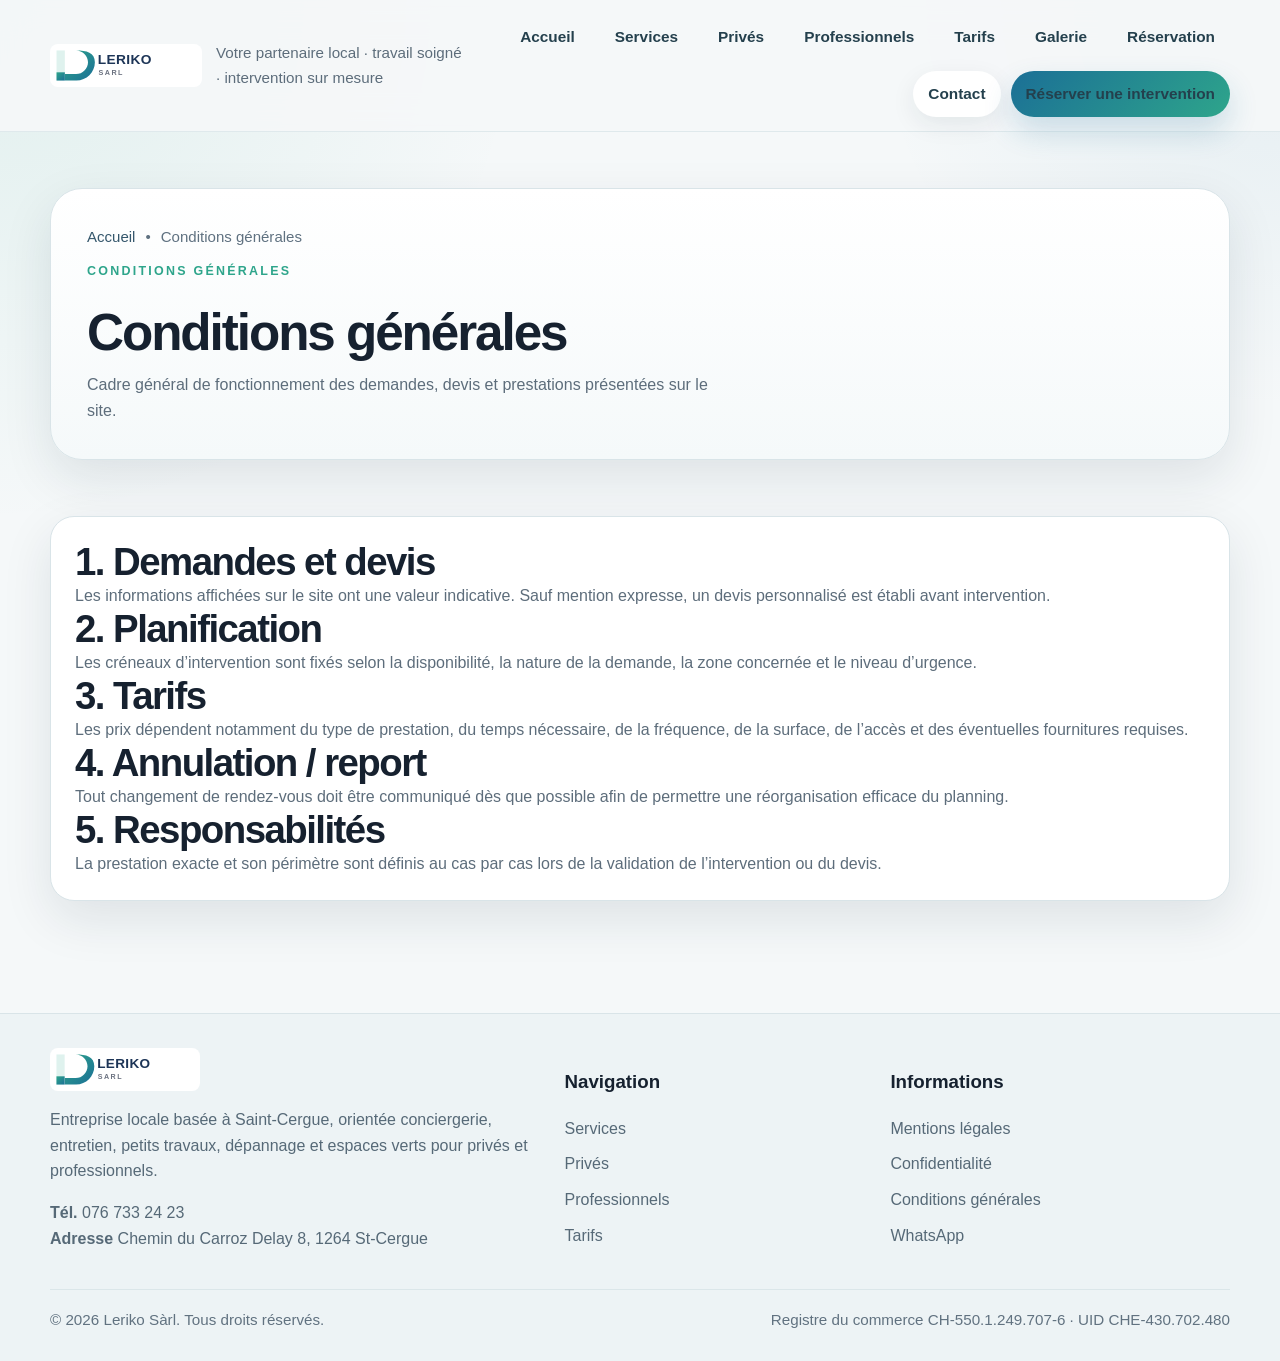
==== conditions-generales/index.html @ 44143c0d "Fix repo structure for Vercel" ====
<!DOCTYPE html>
<html lang="fr">
<head>
  <meta charset="utf-8" />
  <meta name="viewport" content="width=device-width, initial-scale=1" />
  <title>Conditions générales | Leriko Sàrl</title>
  <meta name="description" content="Conditions générales des prestations proposées par Leriko Sàrl." />
  <meta name="theme-color" content="#1b6f96" />
  <meta name="format-detection" content="telephone=no" />
  <link rel="icon" href="/assets/images/favicon.svg" type="image/svg+xml" />
  <link rel="preload" href="/assets/images/logo-leriko.svg" as="image" type="image/svg+xml" />
  <link rel="stylesheet" href="/assets/css/styles.css" />
  
  <script type="application/ld+json">{"@context": "https://schema.org", "@type": "LocalBusiness", "name": "Leriko Sàrl", "telephone": "076 733 24 23", "address": {"@type": "PostalAddress", "streetAddress": "Chemin du Carroz Delay 8", "postalCode": "1264", "addressLocality": "St-Cergue", "addressCountry": "CH"}, "areaServed": "Saint-Cergue et alentours", "description": "Conciergerie, entretien, nettoyage, petits travaux, dépannage rapide et espaces verts pour privés et professionnels."}</script>
</head>
<body>
  <a class="skip-link" href="#contenu">Aller au contenu</a>
  <header class="site-header">
    <div class="container header-inner">
      <a class="brand" href="/">
        <img src="/assets/images/logo-leriko.svg" alt="Logo Leriko Sàrl" />
        <div class="brand-text">Votre partenaire local · travail soigné · intervention sur mesure</div>
      </a>
      <button class="menu-toggle" type="button" aria-label="Ouvrir le menu" aria-expanded="false" data-menu-toggle>☰</button>
      <nav class="nav" aria-label="Navigation principale" data-nav>
        <a href="/">Accueil</a>
<a href="/services/">Services</a>
<a href="/particuliers/">Privés</a>
<a href="/professionnels/">Professionnels</a>
<a href="/tarifs/">Tarifs</a>
<a href="/galerie/">Galerie</a>
<a href="/reservation/">Réservation</a>
<a href="/contact/" aria-current="page">Contact</a>
<a class="nav-cta" href="/reservation/">Réserver une intervention</a>
      </nav>
    </div>
  </header>
  <main id="contenu">

<section class="subhero">
  <div class="container">
    <div class="subhero-panel">
      <div class="breadcrumbs"><a href="/">Accueil</a> <span>•</span> <span>Conditions générales</span></div>
      <span class="eyebrow">Conditions générales</span>
      <h1>Conditions générales</h1>
      <p>Cadre général de fonctionnement des demandes, devis et prestations présentées sur le site.</p>
    </div>
  </div>
</section>

<section class="section">
  <div class="container">
    <div class="panel">
      <h2 style="margin-top:0">1. Demandes et devis</h2>
      <p>Les informations affichées sur le site ont une valeur indicative. Sauf mention expresse, un devis personnalisé est établi avant intervention.</p>
      <h2>2. Planification</h2>
      <p>Les créneaux d’intervention sont fixés selon la disponibilité, la nature de la demande, la zone concernée et le niveau d’urgence.</p>
      <h2>3. Tarifs</h2>
      <p>Les prix dépendent notamment du type de prestation, du temps nécessaire, de la fréquence, de la surface, de l’accès et des éventuelles fournitures requises.</p>
      <h2>4. Annulation / report</h2>
      <p>Tout changement de rendez-vous doit être communiqué dès que possible afin de permettre une réorganisation efficace du planning.</p>
      <h2>5. Responsabilités</h2>
      <p>La prestation exacte et son périmètre sont définis au cas par cas lors de la validation de l’intervention ou du devis.</p>
    </div>
  </div>
</section>
</main>
  
<footer class="site-footer">
  <div class="container">
    <div class="footer-grid">
      <div class="footer-brand">
        <img src="/assets/images/logo-leriko.svg" alt="Leriko Sàrl" />
        <p>Entreprise locale basée à Saint-Cergue, orientée conciergerie, entretien, petits travaux, dépannage et espaces verts pour privés et professionnels.</p>
        <p class="footer-meta"><strong>Tél.</strong> <a href="tel:+41767332423">076 733 24 23</a><br><strong>Adresse</strong> <a href="https://www.google.com/maps/search/?api=1&query=Chemin+du+Carroz+Delay+8%2C+1264+St-Cergue" target="_blank" rel="noopener noreferrer">Chemin du Carroz Delay 8, 1264 St-Cergue</a></p>
      </div>
      <div>
        <h3>Navigation</h3>
        <div class="footer-list"><a href="/services/">Services</a><a href="/particuliers/">Privés</a><a href="/professionnels/">Professionnels</a><a href="/tarifs/">Tarifs</a></div>
      </div>
      <div>
        <h3>Informations</h3>
        <div class="footer-list"><a href="/mentions-legales/">Mentions légales</a><a href="/politique-confidentialite/">Confidentialité</a><a href="/conditions-generales/">Conditions générales</a><a href="https://wa.me/41767332423" target="_blank" rel="noopener noreferrer">WhatsApp</a></div>
      </div>
    </div>
    <div class="footer-bottom">
      <div>© <span data-year></span> Leriko Sàrl. Tous droits réservés.</div>
      <div>Registre du commerce CH-550.1.249.707-6 · UID CHE-430.702.480</div>
    </div>
  </div>
</footer>
  <script src="/assets/js/main.js"></script>
  <script src="/assets/js/forms.js"></script>
</body>
</html>
---- assets/css/styles.css ----
:root{
  --bg:#f5f8f9;
  --surface:#ffffff;
  --surface-soft:#f1f7f8;
  --ink:#16212f;
  --muted:#5d6d7b;
  --line:#d9e4e8;
  --primary:#1b6f96;
  --primary-2:#2ea58b;
  --accent:#f59e0b;
  --shadow:0 18px 50px rgba(18, 42, 56, 0.10);
  --radius:24px;
  --radius-sm:16px;
  --container:1180px;
}

*{box-sizing:border-box}
html{scroll-behavior:smooth}
body{
  margin:0;
  font-family:Inter,Arial,Helvetica,sans-serif;
  color:var(--ink);
  background:
    radial-gradient(circle at top left, rgba(46,165,139,0.10), transparent 28%),
    radial-gradient(circle at top right, rgba(27,111,150,0.08), transparent 22%),
    var(--bg);
  line-height:1.6;
}
img{max-width:100%;display:block}
a{color:inherit;text-decoration:none}
button,input,select,textarea{font:inherit}
code{background:#eef3f6;padding:2px 6px;border-radius:8px;font-family:ui-monospace,SFMono-Regular,Menlo,Consolas,monospace;font-size:.92em}

.container{width:min(100% - 32px,var(--container));margin-inline:auto}
.skip-link{
  position:absolute;left:-9999px;top:auto;width:1px;height:1px;overflow:hidden
}
.skip-link:focus{
  left:16px;top:16px;width:auto;height:auto;padding:12px 16px;background:#fff;border-radius:12px;z-index:999
}
.site-header{
  position:sticky;top:0;z-index:50;
  backdrop-filter:blur(16px);
  background:rgba(245,248,249,0.9);
  border-bottom:1px solid rgba(217,228,232,0.75);
}
.header-inner{
  display:flex;align-items:center;justify-content:space-between;gap:16px;
  padding:14px 0;
}
.brand{display:flex;align-items:center;gap:14px;min-width:0}
.brand img{width:152px;height:auto}
.brand-text{font-size:0.95rem;color:var(--muted)}
.nav{
  display:flex;align-items:center;gap:10px;flex-wrap:wrap;justify-content:flex-end
}
.nav a{
  padding:11px 15px;border-radius:999px;color:#24404d;font-weight:600;font-size:0.96rem;
}
.nav a:hover,.nav a[aria-current="page"]{
  background:#fff;box-shadow:0 8px 24px rgba(15,35,45,0.08);
}
.nav-cta{
  display:inline-flex;align-items:center;gap:10px;
  padding:12px 18px;border-radius:999px;
  background:linear-gradient(135deg,var(--primary),var(--primary-2));
  color:#fff;font-weight:700;
  box-shadow:0 14px 30px rgba(27,111,150,0.20);
}
.menu-toggle{display:none}

.hero{padding:72px 0 52px}
.hero-grid{
  display:grid;grid-template-columns:1.1fr .9fr;gap:34px;align-items:center
}
.badge{
  display:inline-flex;align-items:center;gap:10px;
  padding:10px 14px;border-radius:999px;
  background:#e8f6f2;color:#166757;font-size:0.93rem;font-weight:700;
  border:1px solid rgba(46,165,139,0.15)
}
.hero h1{
  margin:18px 0 18px;
  font-size:clamp(2.3rem,4vw,4.2rem);
  line-height:1.04;letter-spacing:-0.04em
}
.hero p{
  margin:0 0 24px;color:#425667;font-size:1.08rem;max-width:62ch
}
.hero-actions{
  display:flex;gap:14px;flex-wrap:wrap;margin:0 0 24px
}
.button,.button-secondary,.button-ghost{
  display:inline-flex;align-items:center;justify-content:center;gap:10px;
  padding:14px 20px;border-radius:999px;font-weight:700;border:none;cursor:pointer;
  transition:transform .2s ease, box-shadow .2s ease, background .2s ease
}
.button{
  background:linear-gradient(135deg,var(--primary),var(--primary-2));color:#fff;
  box-shadow:0 16px 30px rgba(27,111,150,0.18)
}
.button-secondary{
  background:#fff;color:var(--ink);border:1px solid var(--line)
}
.button-ghost{
  background:rgba(255,255,255,0.75);color:var(--ink);border:1px dashed var(--line)
}
.button:hover,.button-secondary:hover,.button-ghost:hover,.nav-cta:hover{
  transform:translateY(-1px)
}
.trust-grid{
  display:grid;grid-template-columns:repeat(4,1fr);gap:14px;margin-top:12px
}
.trust-item,.stat-card,.service-card,.panel,.pricing-card,.gallery-card,.partner-card,.step-card,.faq-card,.info-card,.cta-banner,.contact-card{
  background:var(--surface);
  border:1px solid var(--line);
  border-radius:var(--radius);
  box-shadow:var(--shadow);
}
.trust-item{
  padding:18px 18px 16px
}
.trust-label{font-weight:700;margin-bottom:4px}
.trust-text{color:var(--muted);font-size:0.95rem}
.hero-visual{
  position:relative;background:linear-gradient(180deg,#f7fbfc,#edf6f8);
  padding:16px;border-radius:34px;border:1px solid var(--line);
  box-shadow:var(--shadow)
}
.hero-visual::after{
  content:"";position:absolute;inset:auto 24px 18px 24px;height:14px;border-radius:999px;
  background:rgba(27,111,150,0.08);filter:blur(12px)
}
.hero-visual img{border-radius:26px}
.hero-card{
  position:absolute;right:-12px;bottom:28px;
  max-width:240px;padding:18px;background:#fff;border-radius:22px;border:1px solid var(--line);box-shadow:var(--shadow)
}
.hero-card strong{display:block;margin-bottom:4px}
.hero-card p{margin:0;color:var(--muted);font-size:0.93rem}

.section{padding:28px 0 82px}
.section-head{
  display:flex;justify-content:space-between;gap:18px;align-items:end;margin-bottom:28px;flex-wrap:wrap
}
.section-head h2,.section h2{
  margin:0;font-size:clamp(1.75rem,3vw,2.8rem);line-height:1.08;letter-spacing:-0.04em
}
.eyebrow{
  display:inline-block;margin-bottom:10px;text-transform:uppercase;letter-spacing:.18em;font-size:.78rem;
  color:var(--primary-2);font-weight:800
}
.lead{color:#485d6a;max-width:72ch}
.grid{display:grid;gap:20px}
.grid-2{grid-template-columns:repeat(2,minmax(0,1fr))}
.grid-3{grid-template-columns:repeat(3,minmax(0,1fr))}
.grid-4{grid-template-columns:repeat(4,minmax(0,1fr))}
.service-card,.panel,.pricing-card,.gallery-card,.partner-card,.step-card,.faq-card,.contact-card,.info-card,.cta-banner{
  padding:24px
}
.icon-chip{
  display:inline-flex;align-items:center;justify-content:center;width:54px;height:54px;border-radius:18px;
  background:#eaf6f8;color:var(--primary);font-size:1.5rem;margin-bottom:18px
}
.service-card h3,.pricing-card h3,.step-card h3,.panel h3,.contact-card h3,.info-card h3{
  margin:0 0 10px;font-size:1.28rem
}
.service-card p,.pricing-card p,.step-card p,.panel p,.contact-card p,.info-card p,.faq-item p{
  margin:0;color:var(--muted)
}
.list{
  margin:14px 0 0;padding-left:18px;color:#415565
}
.list li+li{margin-top:8px}
.soft{
  background:linear-gradient(180deg, rgba(255,255,255,0.3), rgba(255,255,255,0.9));
  border-top:1px solid rgba(217,228,232,0.8);
  border-bottom:1px solid rgba(217,228,232,0.8)
}
.dual-banner{
  display:grid;grid-template-columns:repeat(2,minmax(0,1fr));gap:20px
}
.banner-card{
  position:relative;overflow:hidden;padding:28px;border-radius:30px;color:#fff;min-height:230px;
  background:linear-gradient(140deg,#1d3557,#1b6f96 55%,#2ea58b)
}
.banner-card.alt{
  background:linear-gradient(140deg,#164e63,#1b6f96 52%,#4ba276)
}
.banner-card::after{
  content:"";position:absolute;right:-80px;bottom:-80px;width:220px;height:220px;border-radius:50%;
  background:rgba(255,255,255,0.11)
}
.banner-card h3{position:relative;margin:0 0 12px;font-size:1.7rem}
.banner-card p,.banner-card ul{position:relative;color:rgba(255,255,255,0.86)}
.banner-card ul{padding-left:18px;margin-top:14px}
.banner-card .button-secondary{
  position:relative;margin-top:18px;background:rgba(255,255,255,.16);border-color:rgba(255,255,255,.2);color:#fff
}

.pricing-grid,.gallery-grid,.partner-grid,.steps-grid,.faq-grid,.contact-grid{display:grid;gap:20px}
.pricing-grid{grid-template-columns:repeat(3,minmax(0,1fr))}
.gallery-grid{grid-template-columns:repeat(3,minmax(0,1fr))}
.partner-grid{grid-template-columns:repeat(3,minmax(0,1fr))}
.steps-grid{grid-template-columns:repeat(4,minmax(0,1fr))}
.contact-grid{grid-template-columns:1.1fr .9fr}
.pricing-price{
  margin:14px 0 12px;font-size:1.7rem;font-weight:800;letter-spacing:-.04em
}
.pricing-note{
  display:inline-flex;padding:8px 12px;border-radius:999px;background:#eef7ff;color:#1b6f96;
  font-weight:700;font-size:.9rem
}
.warning{
  padding:16px 18px;border-radius:18px;background:#fff7e8;border:1px solid #f7d799;color:#805c13;
  margin:0 0 24px
}
.gallery-card{padding:0;overflow:hidden}
.gallery-card img{width:100%;aspect-ratio:4/3;object-fit:cover}
.gallery-card .gallery-meta{padding:18px 20px 22px}
.partner-card{
  display:flex;align-items:center;justify-content:center;padding:18px;min-height:170px
}
.partner-card img{width:100%;height:auto}
.steps-grid .step-number{
  width:42px;height:42px;border-radius:999px;background:#eaf6f8;color:var(--primary);display:inline-flex;
  align-items:center;justify-content:center;font-weight:800;margin-bottom:12px
}
.metrics{
  display:grid;grid-template-columns:repeat(4,minmax(0,1fr));gap:18px;margin-top:20px
}
.stat-card{padding:22px}
.stat-card strong{display:block;font-size:2rem;line-height:1}
.stat-card span{display:block;color:var(--muted);margin-top:8px}
.faq-item summary{
  list-style:none;cursor:pointer;font-weight:700;display:flex;justify-content:space-between;gap:18px
}
.faq-item summary::-webkit-details-marker{display:none}
.faq-item{padding:22px}
.faq-item[open] summary{margin-bottom:14px}
.faq-item .symbol{color:var(--primary);font-size:1.3rem}
.cta-banner{
  display:grid;grid-template-columns:1.2fr .8fr;gap:18px;align-items:center;
  background:linear-gradient(130deg,#1d3557 0%,#1b6f96 56%,#2ea58b 100%);
  color:#fff;border:none
}
.cta-banner p{color:rgba(255,255,255,0.88);margin:8px 0 0}
.cta-banner .actions{display:flex;gap:14px;justify-content:flex-end;flex-wrap:wrap}
.cta-banner .button-secondary{background:rgba(255,255,255,0.12);border-color:rgba(255,255,255,0.2);color:#fff}
.form-card{
  padding:28px;background:#fff;border:1px solid var(--line);border-radius:28px;box-shadow:var(--shadow)
}
.form-grid{
  display:grid;grid-template-columns:repeat(2,minmax(0,1fr));gap:16px
}
.field{display:flex;flex-direction:column;gap:8px}
.field.full{grid-column:1 / -1}
label{font-weight:700;font-size:.96rem}
input,select,textarea{
  width:100%;padding:15px 16px;border-radius:16px;border:1px solid var(--line);
  background:#fbfdfe;color:var(--ink)
}
input:focus,select:focus,textarea:focus{outline:2px solid rgba(27,111,150,0.15);border-color:var(--primary)}
.helper{font-size:.92rem;color:var(--muted)}
.form-actions{display:flex;gap:14px;flex-wrap:wrap;align-items:center;margin-top:18px}
.notice{
  margin-top:16px;padding:14px 16px;border-radius:16px;background:#eef7ff;border:1px solid #d6e9fb;color:#23516c;display:none
}
.notice.show{display:block}
.details-card{
  padding:22px;background:#fff;border:1px solid var(--line);border-radius:24px;box-shadow:var(--shadow)
}
.details-card + .details-card{margin-top:18px}
.info-list{display:grid;gap:12px;margin:0;padding:0;list-style:none}
.info-list li strong{display:block;font-size:.95rem;color:#33495a}
.info-list li span,.info-list li a{color:var(--muted)}
.kicker{
  display:inline-flex;padding:9px 12px;border-radius:999px;background:#eef7ff;color:#1b6f96;font-weight:700;font-size:.9rem
}

.subhero{
  padding:56px 0 28px
}
.subhero-panel{
  padding:36px;border-radius:32px;border:1px solid var(--line);background:linear-gradient(180deg,#ffffff,#f5f9fa);
  box-shadow:var(--shadow)
}
.subhero h1{
  margin:14px 0 12px;font-size:clamp(2rem,4vw,3.4rem);line-height:1.05;letter-spacing:-0.04em
}
.subhero p{max-width:72ch;color:var(--muted);margin:0}

.breadcrumbs{
  display:flex;gap:10px;flex-wrap:wrap;color:#5f7180;font-size:.94rem;margin-bottom:8px
}
.breadcrumbs a{color:#35576c}
.columns{
  display:grid;grid-template-columns:1fr 1fr;gap:20px
}
.quote-box{
  padding:22px;background:#f7fbfc;border:1px dashed var(--line);border-radius:22px
}
.quote-box strong{display:block;margin-bottom:8px}

.site-footer{
  padding:34px 0 28px;border-top:1px solid var(--line);background:#edf3f5;margin-top:30px
}
.footer-grid{
  display:grid;grid-template-columns:1.3fr .8fr .9fr;gap:24px
}
.footer-brand img{width:150px}
.footer-brand p,.footer-list a,.footer-meta{color:#566977}
.footer-list{display:grid;gap:10px}
.footer-bottom{
  margin-top:22px;padding-top:18px;border-top:1px solid rgba(217,228,232,0.85);
  display:flex;justify-content:space-between;gap:16px;flex-wrap:wrap;color:#617280;font-size:.95rem
}
.callout{
  display:flex;align-items:center;gap:14px;padding:20px 22px;background:#fff;border:1px solid var(--line);
  border-radius:24px;box-shadow:var(--shadow)
}
.callout strong{display:block;font-size:1.12rem}
.callout p{margin:2px 0 0;color:var(--muted)}
.map-link,.inline-link{
  color:var(--primary);font-weight:700
}
.table{
  width:100%;border-collapse:collapse;background:#fff;border-radius:24px;overflow:hidden;box-shadow:var(--shadow);border:1px solid var(--line)
}
.table th,.table td{
  text-align:left;padding:16px;border-bottom:1px solid var(--line);vertical-align:top
}
.table thead th{background:#f4f8fa;font-size:.95rem}
.table tr:last-child td{border-bottom:none}

@media (max-width: 1080px){
  .hero-grid,.contact-grid,.cta-banner,.dual-banner,.footer-grid,.pricing-grid,.gallery-grid,.partner-grid,.steps-grid,.metrics,.grid-4{grid-template-columns:repeat(2,minmax(0,1fr))}
  .grid-3,.columns{grid-template-columns:1fr}
  .cta-banner .actions{justify-content:flex-start}
}
@media (max-width: 840px){
  .menu-toggle{
    display:inline-flex;align-items:center;justify-content:center;
    width:48px;height:48px;border-radius:16px;border:1px solid var(--line);
    background:#fff;box-shadow:var(--shadow)
  }
  .nav{
    position:fixed;inset:76px 16px auto 16px;padding:14px;background:rgba(255,255,255,0.96);
    border:1px solid var(--line);border-radius:24px;box-shadow:var(--shadow);
    display:none;flex-direction:column;align-items:stretch
  }
  .nav.open{display:flex}
  .nav a,.nav-cta{width:100%;justify-content:center}
  .hero-grid,.trust-grid,.grid-2,.pricing-grid,.gallery-grid,.partner-grid,.steps-grid,.metrics,.contact-grid,.cta-banner,.dual-banner,.footer-grid,.form-grid,.grid-4{
    grid-template-columns:1fr
  }
  .hero-card{position:static;max-width:none;margin-top:16px}
  .header-inner{padding:12px 0}
  .section{padding:16px 0 64px}
}
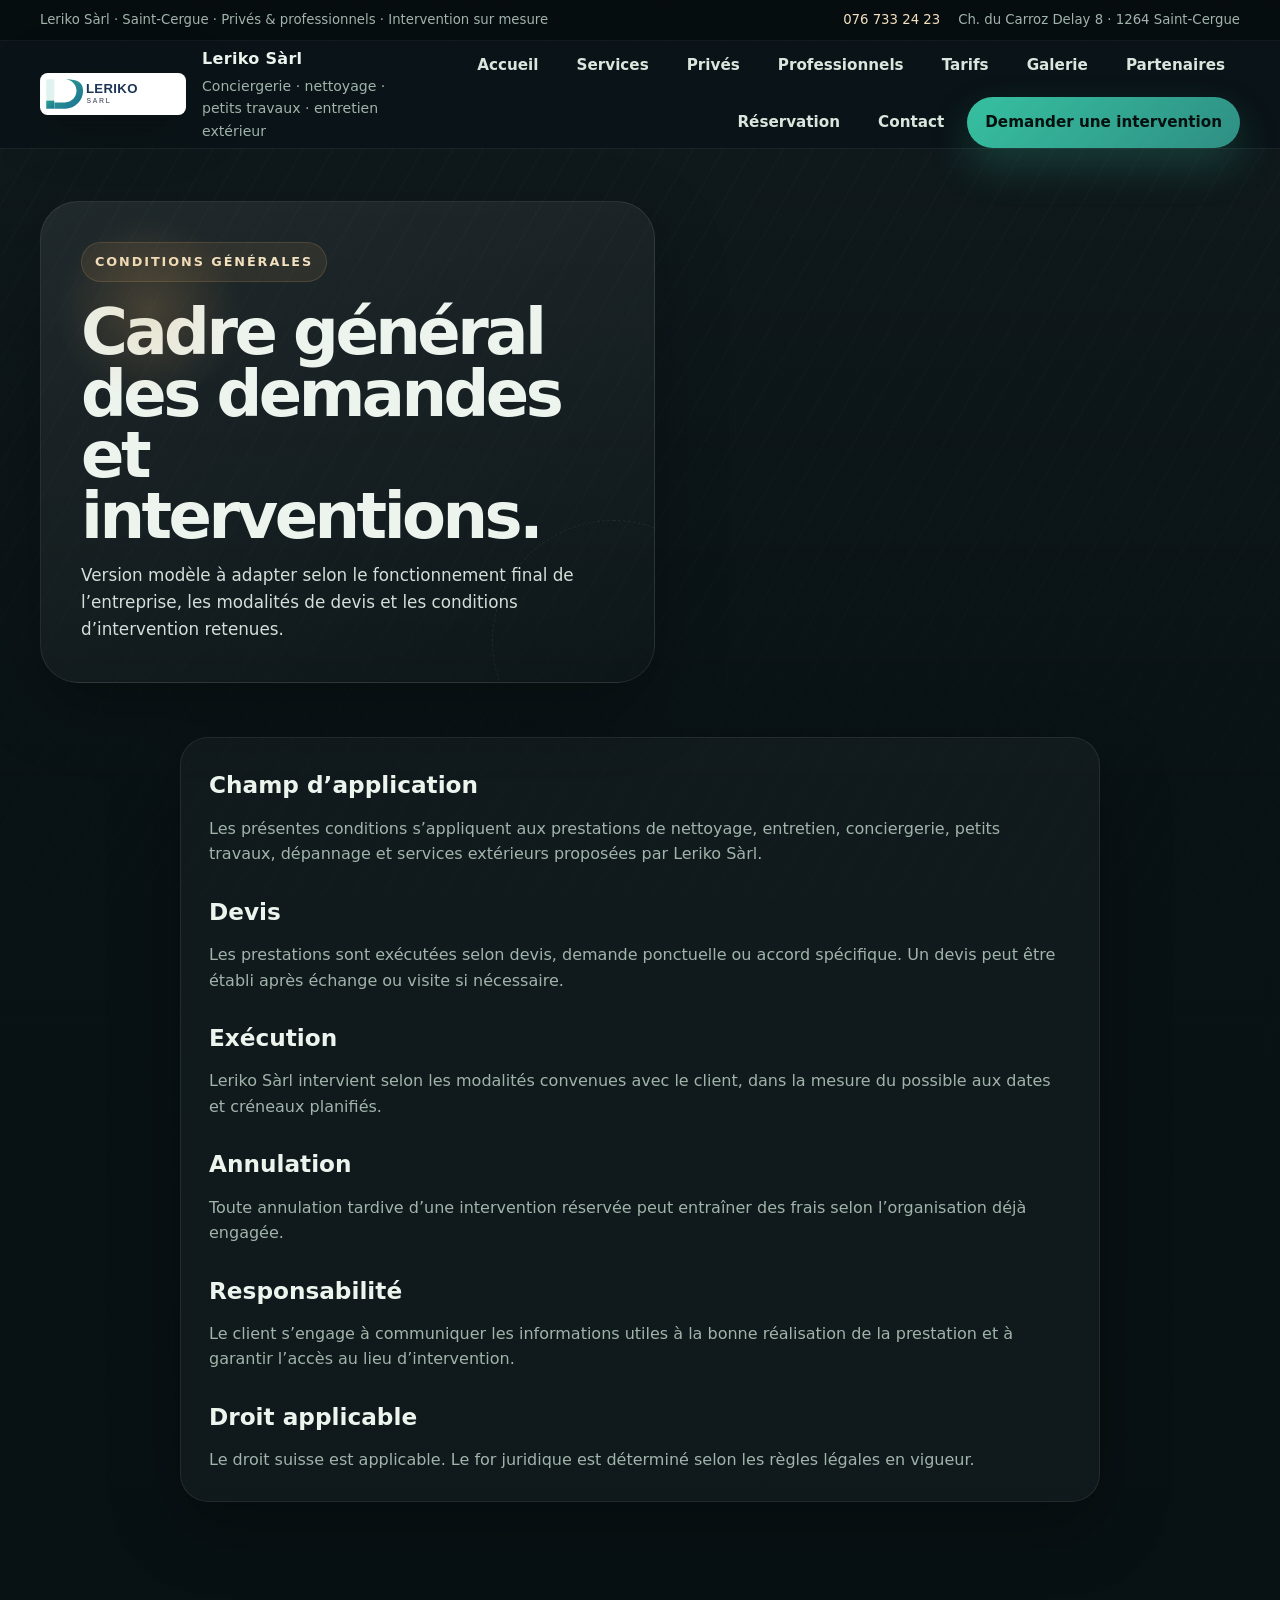
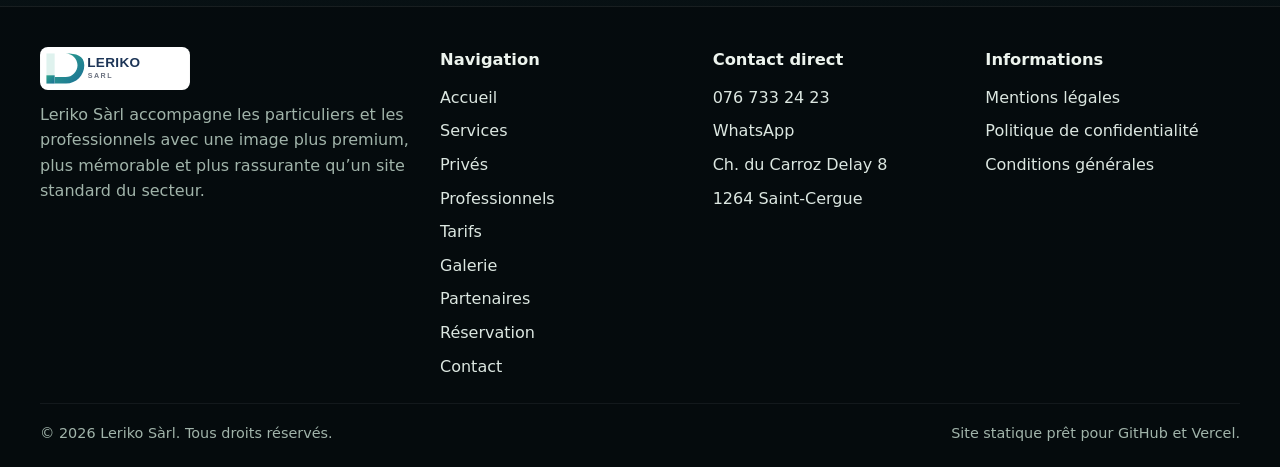
==== commit 4d2c11d9: "Fix repo structure for Vercel" ====
--- a/conditions-generales/index.html
+++ b/conditions-generales/index.html
@@ -4,24 +4,42 @@
   <meta charset="utf-8" />
   <meta name="viewport" content="width=device-width, initial-scale=1" />
   <title>Conditions générales | Leriko Sàrl</title>
-  <meta name="description" content="Conditions générales des prestations proposées par Leriko Sàrl." />
-  <meta name="theme-color" content="#1b6f96" />
+  <meta name="description" content="Conditions générales de Leriko Sàrl." />
+  <meta name="theme-color" content="#091316" />
   <meta name="format-detection" content="telephone=no" />
+  <meta property="og:title" content="Conditions générales | Leriko Sàrl" />
+  <meta property="og:description" content="Conditions générales de Leriko Sàrl." />
+  <meta property="og:type" content="website" />
+  <meta property="og:image" content="/assets/images/leriko-flyer-reference.png" />
   <link rel="icon" href="/assets/images/favicon.svg" type="image/svg+xml" />
   <link rel="preload" href="/assets/images/logo-leriko.svg" as="image" type="image/svg+xml" />
+  <link rel="preload" href="/assets/images/leriko-flyer-reference.png" as="image" type="image/png" />
   <link rel="stylesheet" href="/assets/css/styles.css" />
-  
-  <script type="application/ld+json">{"@context": "https://schema.org", "@type": "LocalBusiness", "name": "Leriko Sàrl", "telephone": "076 733 24 23", "address": {"@type": "PostalAddress", "streetAddress": "Chemin du Carroz Delay 8", "postalCode": "1264", "addressLocality": "St-Cergue", "addressCountry": "CH"}, "areaServed": "Saint-Cergue et alentours", "description": "Conciergerie, entretien, nettoyage, petits travaux, dépannage rapide et espaces verts pour privés et professionnels."}</script>
+  <script type="application/ld+json">{"@context": "https://schema.org", "@type": "LocalBusiness", "name": "Leriko Sàrl", "telephone": "076 733 24 23", "address": {"@type": "PostalAddress", "streetAddress": "Ch. du Carroz Delay 8", "postalCode": "1264", "addressLocality": "Saint-Cergue", "addressCountry": "CH"}, "areaServed": "Saint-Cergue, La Côte, Nyon et environs", "description": "Conciergerie, entretien, nettoyage, petits travaux, dépannage rapide et entretien extérieur pour privés et professionnels."}</script>
 </head>
 <body>
   <a class="skip-link" href="#contenu">Aller au contenu</a>
+  <div class="topband">
+    <div class="container topband-inner">
+      <div class="topband-copy">Leriko Sàrl · Saint-Cergue · Privés & professionnels · Intervention sur mesure</div>
+      <div class="topband-actions">
+        <a href="tel:+41767332423">076 733 24 23</a>
+        <span>Ch. du Carroz Delay 8 · 1264 Saint-Cergue</span>
+      </div>
+    </div>
+  </div>
   <header class="site-header">
     <div class="container header-inner">
       <a class="brand" href="/">
         <img src="/assets/images/logo-leriko.svg" alt="Logo Leriko Sàrl" />
-        <div class="brand-text">Votre partenaire local · travail soigné · intervention sur mesure</div>
+        <div class="brand-copy">
+          <strong>Leriko Sàrl</strong>
+          <span>Conciergerie · nettoyage · petits travaux · entretien extérieur</span>
+        </div>
       </a>
-      <button class="menu-toggle" type="button" aria-label="Ouvrir le menu" aria-expanded="false" data-menu-toggle>☰</button>
+      <button class="menu-toggle" type="button" aria-label="Ouvrir le menu" aria-expanded="false" data-menu-toggle>
+        <span></span><span></span><span></span>
+      </button>
       <nav class="nav" aria-label="Navigation principale" data-nav>
         <a href="/">Accueil</a>
 <a href="/services/">Services</a>
@@ -29,66 +47,85 @@
 <a href="/professionnels/">Professionnels</a>
 <a href="/tarifs/">Tarifs</a>
 <a href="/galerie/">Galerie</a>
+<a href="/partenaires/">Partenaires</a>
 <a href="/reservation/">Réservation</a>
-<a href="/contact/" aria-current="page">Contact</a>
-<a class="nav-cta" href="/reservation/">Réserver une intervention</a>
+<a href="/contact/">Contact</a>
+        <a class="nav-cta" href="/reservation/">Demander une intervention</a>
       </nav>
     </div>
   </header>
   <main id="contenu">
-
-<section class="subhero">
-  <div class="container">
-    <div class="subhero-panel">
-      <div class="breadcrumbs"><a href="/">Accueil</a> <span>•</span> <span>Conditions générales</span></div>
+<section class="page-hero compact">
+  <div class="container hero-layout">
+    <div class="hero-copy">
       <span class="eyebrow">Conditions générales</span>
-      <h1>Conditions générales</h1>
-      <p>Cadre général de fonctionnement des demandes, devis et prestations présentées sur le site.</p>
+      <h1>Cadre général des demandes et interventions.</h1>
+      <p class="hero-lead">Version modèle à adapter selon le fonctionnement final de l’entreprise, les modalités de devis et les conditions d’intervention retenues.</p>
+      
     </div>
+    
+  </div>
+</section><section class="section">
+  <div class="container legal-panel">
+    <h2>Champ d’application</h2>
+    <p>Les présentes conditions s’appliquent aux prestations de nettoyage, entretien, conciergerie, petits travaux, dépannage et services extérieurs proposées par Leriko Sàrl.</p>
+    <h2>Devis</h2>
+    <p>Les prestations sont exécutées selon devis, demande ponctuelle ou accord spécifique. Un devis peut être établi après échange ou visite si nécessaire.</p>
+    <h2>Exécution</h2>
+    <p>Leriko Sàrl intervient selon les modalités convenues avec le client, dans la mesure du possible aux dates et créneaux planifiés.</p>
+    <h2>Annulation</h2>
+    <p>Toute annulation tardive d’une intervention réservée peut entraîner des frais selon l’organisation déjà engagée.</p>
+    <h2>Responsabilité</h2>
+    <p>Le client s’engage à communiquer les informations utiles à la bonne réalisation de la prestation et à garantir l’accès au lieu d’intervention.</p>
+    <h2>Droit applicable</h2>
+    <p>Le droit suisse est applicable. Le for juridique est déterminé selon les règles légales en vigueur.</p>
   </div>
 </section>
 
-<section class="section">
-  <div class="container">
-    <div class="panel">
-      <h2 style="margin-top:0">1. Demandes et devis</h2>
-      <p>Les informations affichées sur le site ont une valeur indicative. Sauf mention expresse, un devis personnalisé est établi avant intervention.</p>
-      <h2>2. Planification</h2>
-      <p>Les créneaux d’intervention sont fixés selon la disponibilité, la nature de la demande, la zone concernée et le niveau d’urgence.</p>
-      <h2>3. Tarifs</h2>
-      <p>Les prix dépendent notamment du type de prestation, du temps nécessaire, de la fréquence, de la surface, de l’accès et des éventuelles fournitures requises.</p>
-      <h2>4. Annulation / report</h2>
-      <p>Tout changement de rendez-vous doit être communiqué dès que possible afin de permettre une réorganisation efficace du planning.</p>
-      <h2>5. Responsabilités</h2>
-      <p>La prestation exacte et son périmètre sont définis au cas par cas lors de la validation de l’intervention ou du devis.</p>
-    </div>
-  </div>
-</section>
-</main>
-  
-<footer class="site-footer">
-  <div class="container">
-    <div class="footer-grid">
+  </main>
+  <footer class="site-footer">
+    <div class="container footer-grid">
       <div class="footer-brand">
-        <img src="/assets/images/logo-leriko.svg" alt="Leriko Sàrl" />
-        <p>Entreprise locale basée à Saint-Cergue, orientée conciergerie, entretien, petits travaux, dépannage et espaces verts pour privés et professionnels.</p>
-        <p class="footer-meta"><strong>Tél.</strong> <a href="tel:+41767332423">076 733 24 23</a><br><strong>Adresse</strong> <a href="https://www.google.com/maps/search/?api=1&query=Chemin+du+Carroz+Delay+8%2C+1264+St-Cergue" target="_blank" rel="noopener noreferrer">Chemin du Carroz Delay 8, 1264 St-Cergue</a></p>
+        <img src="/assets/images/logo-leriko.svg" alt="Logo Leriko Sàrl" />
+        <p>Leriko Sàrl accompagne les particuliers et les professionnels avec une image plus premium, plus mémorable et plus rassurante qu’un site standard du secteur.</p>
       </div>
       <div>
         <h3>Navigation</h3>
-        <div class="footer-list"><a href="/services/">Services</a><a href="/particuliers/">Privés</a><a href="/professionnels/">Professionnels</a><a href="/tarifs/">Tarifs</a></div>
+        <ul class="footer-list">
+          <li><a href="/">Accueil</a></li>
+<li><a href="/services/">Services</a></li>
+<li><a href="/particuliers/">Privés</a></li>
+<li><a href="/professionnels/">Professionnels</a></li>
+<li><a href="/tarifs/">Tarifs</a></li>
+<li><a href="/galerie/">Galerie</a></li>
+<li><a href="/partenaires/">Partenaires</a></li>
+<li><a href="/reservation/">Réservation</a></li>
+<li><a href="/contact/">Contact</a></li>
+        </ul>
+      </div>
+      <div>
+        <h3>Contact direct</h3>
+        <ul class="footer-list">
+          <li><a href="tel:+41767332423">076 733 24 23</a></li>
+          <li><a href="https://wa.me/41767332423" target="_blank" rel="noopener noreferrer">WhatsApp</a></li>
+          <li>Ch. du Carroz Delay 8</li>
+          <li>1264 Saint-Cergue</li>
+        </ul>
       </div>
       <div>
         <h3>Informations</h3>
-        <div class="footer-list"><a href="/mentions-legales/">Mentions légales</a><a href="/politique-confidentialite/">Confidentialité</a><a href="/conditions-generales/">Conditions générales</a><a href="https://wa.me/41767332423" target="_blank" rel="noopener noreferrer">WhatsApp</a></div>
+        <ul class="footer-list">
+          <li><a href="/mentions-legales/">Mentions légales</a></li>
+          <li><a href="/politique-confidentialite/">Politique de confidentialité</a></li>
+          <li><a href="/conditions-generales/">Conditions générales</a></li>
+        </ul>
       </div>
     </div>
-    <div class="footer-bottom">
-      <div>© <span data-year></span> Leriko Sàrl. Tous droits réservés.</div>
-      <div>Registre du commerce CH-550.1.249.707-6 · UID CHE-430.702.480</div>
+    <div class="container footer-bottom">
+      <span>© <span data-year></span> Leriko Sàrl. Tous droits réservés.</span>
+      <span>Site statique prêt pour GitHub et Vercel.</span>
     </div>
-  </div>
-</footer>
+  </footer>
   <script src="/assets/js/main.js"></script>
   <script src="/assets/js/forms.js"></script>
 </body>
--- a/assets/css/styles.css
+++ b/assets/css/styles.css
@@ -1,361 +1,587 @@
 
 :root{
-  --bg:#f5f8f9;
-  --surface:#ffffff;
-  --surface-soft:#f1f7f8;
-  --ink:#16212f;
-  --muted:#5d6d7b;
-  --line:#d9e4e8;
-  --primary:#1b6f96;
-  --primary-2:#2ea58b;
-  --accent:#f59e0b;
-  --shadow:0 18px 50px rgba(18, 42, 56, 0.10);
-  --radius:24px;
-  --radius-sm:16px;
-  --container:1180px;
+  --bg:#091316;
+  --bg-2:#0d1a1d;
+  --surface:rgba(14,24,28,0.88);
+  --surface-2:rgba(16,29,34,0.96);
+  --surface-3:#132329;
+  --paper:#eef2ea;
+  --text:#edf4ee;
+  --muted:#a1b4aa;
+  --line:rgba(255,255,255,.08);
+  --line-strong:rgba(255,255,255,.14);
+  --gold:#d5a15d;
+  --gold-soft:#f3e0bf;
+  --mint:#36c0a0;
+  --mint-2:#2f8f84;
+  --danger:#ff765f;
+  --radius:28px;
+  --radius-lg:34px;
+  --radius-sm:18px;
+  --container:1200px;
+  --shadow:0 24px 70px rgba(0,0,0,.28);
 }
 
 *{box-sizing:border-box}
 html{scroll-behavior:smooth}
 body{
   margin:0;
-  font-family:Inter,Arial,Helvetica,sans-serif;
-  color:var(--ink);
-  background:
-    radial-gradient(circle at top left, rgba(46,165,139,0.10), transparent 28%),
-    radial-gradient(circle at top right, rgba(27,111,150,0.08), transparent 22%),
-    var(--bg);
+  font-family:Inter,ui-sans-serif,system-ui,-apple-system,"Segoe UI",Roboto,Arial,sans-serif;
+  color:var(--text);
+  background:
+    radial-gradient(circle at 15% 18%, rgba(54,192,160,.16), transparent 0 24%),
+    radial-gradient(circle at 92% 14%, rgba(213,161,93,.16), transparent 0 20%),
+    linear-gradient(180deg, rgba(255,255,255,.03), transparent 40%),
+    linear-gradient(180deg, var(--bg), #081114 60%, #071013);
   line-height:1.6;
 }
-img{max-width:100%;display:block}
+body::before{
+  content:"";
+  position:fixed;inset:0;pointer-events:none;z-index:-1;
+  background:
+    repeating-linear-gradient(120deg, transparent 0 24px, rgba(255,255,255,.018) 24px 26px),
+    linear-gradient(180deg, rgba(255,255,255,.02), transparent);
+  opacity:.45;
+}
+img{display:block;max-width:100%}
 a{color:inherit;text-decoration:none}
 button,input,select,textarea{font:inherit}
-code{background:#eef3f6;padding:2px 6px;border-radius:8px;font-family:ui-monospace,SFMono-Regular,Menlo,Consolas,monospace;font-size:.92em}
-
-.container{width:min(100% - 32px,var(--container));margin-inline:auto}
+strong{font-weight:800}
+
+.container{width:min(calc(100% - 28px),var(--container));margin-inline:auto}
+
 .skip-link{
   position:absolute;left:-9999px;top:auto;width:1px;height:1px;overflow:hidden
 }
 .skip-link:focus{
-  left:16px;top:16px;width:auto;height:auto;padding:12px 16px;background:#fff;border-radius:12px;z-index:999
-}
+  left:16px;top:16px;width:auto;height:auto;padding:12px 16px;background:#fff;color:#111;border-radius:12px;z-index:999
+}
+
+.topband{
+  border-bottom:1px solid rgba(255,255,255,.05);
+  background:rgba(5,10,12,.78);
+  backdrop-filter:blur(14px);
+}
+.topband-inner{
+  min-height:40px;display:flex;justify-content:space-between;align-items:center;gap:18px;
+  font-size:.83rem;color:var(--muted);padding:8px 0;
+}
+.topband-actions{display:flex;gap:18px;flex-wrap:wrap;justify-content:flex-end}
+.topband-actions a{color:var(--gold-soft)}
+
 .site-header{
-  position:sticky;top:0;z-index:50;
+  position:sticky;top:0;z-index:40;
+  background:rgba(9,19,22,.78);
   backdrop-filter:blur(16px);
-  background:rgba(245,248,249,0.9);
-  border-bottom:1px solid rgba(217,228,232,0.75);
+  border-bottom:1px solid rgba(255,255,255,.07);
 }
 .header-inner{
-  display:flex;align-items:center;justify-content:space-between;gap:16px;
-  padding:14px 0;
-}
-.brand{display:flex;align-items:center;gap:14px;min-width:0}
-.brand img{width:152px;height:auto}
-.brand-text{font-size:0.95rem;color:var(--muted)}
+  min-height:84px;display:flex;justify-content:space-between;align-items:center;gap:18px
+}
+.brand{display:flex;align-items:center;gap:16px;min-width:0}
+.brand img{width:146px;height:auto;filter:drop-shadow(0 10px 30px rgba(0,0,0,.22))}
+.brand-copy{display:flex;flex-direction:column;gap:3px}
+.brand-copy strong{font-size:1rem;letter-spacing:.02em}
+.brand-copy span{color:var(--muted);font-size:.88rem}
+
 .nav{
-  display:flex;align-items:center;gap:10px;flex-wrap:wrap;justify-content:flex-end
+  display:flex;align-items:center;justify-content:flex-end;gap:8px;flex-wrap:wrap
 }
 .nav a{
-  padding:11px 15px;border-radius:999px;color:#24404d;font-weight:600;font-size:0.96rem;
-}
-.nav a:hover,.nav a[aria-current="page"]{
-  background:#fff;box-shadow:0 8px 24px rgba(15,35,45,0.08);
+  position:relative;
+  padding:11px 14px;border-radius:999px;color:#d8e6dd;
+  font-weight:700;font-size:.95rem;transition:.24s ease;
+  border:1px solid transparent;
+}
+.nav a:hover,
+.nav a[aria-current="page"]{
+  color:#fff;background:rgba(255,255,255,.04);border-color:rgba(255,255,255,.08)
+}
+.nav a[aria-current="page"]::after{
+  content:"";position:absolute;left:14px;right:14px;bottom:6px;height:2px;border-radius:999px;
+  background:linear-gradient(90deg,var(--mint),var(--gold));
 }
 .nav-cta{
+  padding:13px 18px !important;
+  background:linear-gradient(135deg,var(--mint),var(--mint-2));
+  color:#04110f !important;
+  border:none !important;
+  box-shadow:0 18px 40px rgba(54,192,160,.22);
+}
+.nav-cta:hover{transform:translateY(-1px)}
+
+.menu-toggle{
+  display:none;align-items:center;justify-content:center;flex-direction:column;gap:4px;
+  width:48px;height:48px;background:rgba(255,255,255,.04);border:1px solid rgba(255,255,255,.08);
+  border-radius:16px;color:#fff
+}
+.menu-toggle span{display:block;width:18px;height:2px;background:#fff;border-radius:999px}
+
+.page-hero{
+  padding:62px 0 26px;
+}
+.page-hero.compact{padding:52px 0 20px}
+.hero-layout{
+  display:grid;grid-template-columns:minmax(0,1.05fr) minmax(320px,.95fr);gap:28px;align-items:center
+}
+.hero-copy{
+  position:relative;
+  padding:clamp(26px,4vw,40px);
+  background:
+    linear-gradient(140deg, rgba(255,255,255,.06), rgba(255,255,255,.015)),
+    linear-gradient(180deg, rgba(255,255,255,.015), transparent);
+  border:1px solid rgba(255,255,255,.09);
+  border-radius:38px;
+  box-shadow:var(--shadow);
+  overflow:hidden;
+}
+.hero-copy::before{
+  content:"";
+  position:absolute;top:-2px;left:-2px;width:220px;height:220px;
+  background:radial-gradient(circle, rgba(213,161,93,.22), transparent 60%);
+  pointer-events:none;
+}
+.hero-copy::after{
+  content:"";
+  position:absolute;right:-80px;bottom:-80px;width:240px;height:240px;border-radius:50%;
+  border:1px dashed rgba(255,255,255,.12);
+  opacity:.55;
+}
+.eyebrow{
   display:inline-flex;align-items:center;gap:10px;
-  padding:12px 18px;border-radius:999px;
-  background:linear-gradient(135deg,var(--primary),var(--primary-2));
-  color:#fff;font-weight:700;
-  box-shadow:0 14px 30px rgba(27,111,150,0.20);
-}
-.menu-toggle{display:none}
-
-.hero{padding:72px 0 52px}
-.hero-grid{
-  display:grid;grid-template-columns:1.1fr .9fr;gap:34px;align-items:center
-}
-.badge{
-  display:inline-flex;align-items:center;gap:10px;
-  padding:10px 14px;border-radius:999px;
-  background:#e8f6f2;color:#166757;font-size:0.93rem;font-weight:700;
-  border:1px solid rgba(46,165,139,0.15)
-}
-.hero h1{
-  margin:18px 0 18px;
-  font-size:clamp(2.3rem,4vw,4.2rem);
-  line-height:1.04;letter-spacing:-0.04em
-}
-.hero p{
-  margin:0 0 24px;color:#425667;font-size:1.08rem;max-width:62ch
+  padding:9px 13px;border-radius:999px;
+  font-size:.8rem;font-weight:800;letter-spacing:.15em;text-transform:uppercase;
+  color:var(--gold-soft);
+  background:rgba(213,161,93,.10);
+  border:1px solid rgba(213,161,93,.18);
+}
+.hero-copy h1{
+  margin:20px 0 14px;
+  font-size:clamp(2.45rem, 5vw, 5.35rem);
+  line-height:.96;
+  letter-spacing:-.055em;
+  max-width:11ch;
+}
+.hero-lead{
+  max-width:62ch;
+  margin:0;
+  color:#d3dfd8;
+  font-size:1.05rem;
 }
 .hero-actions{
-  display:flex;gap:14px;flex-wrap:wrap;margin:0 0 24px
-}
-.button,.button-secondary,.button-ghost{
+  display:flex;gap:12px;flex-wrap:wrap;margin-top:28px
+}
+.button,.button-secondary{
   display:inline-flex;align-items:center;justify-content:center;gap:10px;
-  padding:14px 20px;border-radius:999px;font-weight:700;border:none;cursor:pointer;
-  transition:transform .2s ease, box-shadow .2s ease, background .2s ease
+  padding:14px 18px;border-radius:999px;font-weight:800;transition:.22s ease;
+  border:1px solid transparent;
 }
 .button{
-  background:linear-gradient(135deg,var(--primary),var(--primary-2));color:#fff;
-  box-shadow:0 16px 30px rgba(27,111,150,0.18)
+  background:linear-gradient(135deg,var(--gold),#e5bb7f);
+  color:#1d1407;
+  box-shadow:0 18px 40px rgba(213,161,93,.18);
 }
 .button-secondary{
-  background:#fff;color:var(--ink);border:1px solid var(--line)
-}
-.button-ghost{
-  background:rgba(255,255,255,0.75);color:var(--ink);border:1px dashed var(--line)
-}
-.button:hover,.button-secondary:hover,.button-ghost:hover,.nav-cta:hover{
-  transform:translateY(-1px)
-}
-.trust-grid{
-  display:grid;grid-template-columns:repeat(4,1fr);gap:14px;margin-top:12px
-}
-.trust-item,.stat-card,.service-card,.panel,.pricing-card,.gallery-card,.partner-card,.step-card,.faq-card,.info-card,.cta-banner,.contact-card{
-  background:var(--surface);
-  border:1px solid var(--line);
-  border-radius:var(--radius);
+  background:rgba(255,255,255,.04);
+  color:#fff;border-color:rgba(255,255,255,.12)
+}
+.button:hover,.button-secondary:hover{transform:translateY(-1px)}
+
+.hero-stage{
+  position:relative;min-height:100%;padding:24px;
+  background:
+    linear-gradient(160deg, rgba(54,192,160,.08), rgba(255,255,255,.02)),
+    rgba(255,255,255,.03);
+  border:1px solid rgba(255,255,255,.10);
+  border-radius:40px;
   box-shadow:var(--shadow);
-}
-.trust-item{
-  padding:18px 18px 16px
-}
-.trust-label{font-weight:700;margin-bottom:4px}
-.trust-text{color:var(--muted);font-size:0.95rem}
-.hero-visual{
-  position:relative;background:linear-gradient(180deg,#f7fbfc,#edf6f8);
-  padding:16px;border-radius:34px;border:1px solid var(--line);
+  overflow:hidden;
+}
+.hero-stage::before{
+  content:"";
+  position:absolute;inset:12px;pointer-events:none;border:1px solid rgba(255,255,255,.08);
+  border-radius:30px;
+}
+.hero-stage::after{
+  content:"";position:absolute;right:-30px;top:-30px;width:180px;height:180px;border-radius:50%;
+  background:radial-gradient(circle, rgba(54,192,160,.26), transparent 70%);
+}
+.hero-frame{
+  position:relative;
+  padding:16px;
+  background:linear-gradient(180deg, rgba(255,255,255,.06), rgba(255,255,255,.01));
+  border-radius:34px;
+  clip-path:polygon(0 6%, 92% 0, 100% 16%, 100% 100%, 8% 100%, 0 88%);
+  border:1px solid rgba(255,255,255,.08);
+}
+.hero-frame img{
+  width:100%;
+  border-radius:24px;
+  object-fit:cover;
+}
+.float-card{
+  position:absolute;right:18px;padding:13px 14px;min-width:160px;
+  border-radius:18px;
+  background:rgba(8,16,18,.92);
+  border:1px solid rgba(255,255,255,.10);
+  box-shadow:0 20px 40px rgba(0,0,0,.28);
+  font-size:.93rem;color:var(--muted)
+}
+.float-card strong{display:block;margin-top:3px;color:#fff}
+.float-card.top{top:20px}
+.float-card.mid{top:46%}
+.float-card.bottom{bottom:22px}
+
+.hero-side-card{
+  padding:26px;border-radius:30px;
+  background:linear-gradient(145deg, rgba(255,255,255,.05), rgba(255,255,255,.015));
+  border:1px solid rgba(255,255,255,.10);
   box-shadow:var(--shadow)
 }
-.hero-visual::after{
-  content:"";position:absolute;inset:auto 24px 18px 24px;height:14px;border-radius:999px;
-  background:rgba(27,111,150,0.08);filter:blur(12px)
-}
-.hero-visual img{border-radius:26px}
-.hero-card{
-  position:absolute;right:-12px;bottom:28px;
-  max-width:240px;padding:18px;background:#fff;border-radius:22px;border:1px solid var(--line);box-shadow:var(--shadow)
-}
-.hero-card strong{display:block;margin-bottom:4px}
-.hero-card p{margin:0;color:var(--muted);font-size:0.93rem}
-
-.section{padding:28px 0 82px}
+.hero-side-card p{margin:0;color:#dce7e1;font-size:1.05rem}
+.hero-side-card.soft-tone{background:linear-gradient(145deg, rgba(213,161,93,.13), rgba(255,255,255,.02))}
+.side-stack{display:flex;flex-wrap:wrap;gap:12px}
+.side-stack span{
+  padding:10px 14px;border-radius:999px;background:rgba(255,255,255,.05);
+  border:1px solid rgba(255,255,255,.10);font-weight:700
+}
+
+.service-marquee{
+  overflow:hidden;border-block:1px solid rgba(255,255,255,.08);margin-top:14px;
+  background:rgba(255,255,255,.03)
+}
+.marquee-track{
+  width:max-content;display:flex;align-items:center;gap:18px;
+  padding:14px 0;font-weight:800;letter-spacing:.08em;text-transform:uppercase;
+  color:#d8e8e0;animation:marquee 28s linear infinite
+}
+.marquee-track span{
+  position:relative;padding-left:18px
+}
+.marquee-track span::before{
+  content:"";position:absolute;left:0;top:50%;width:6px;height:6px;border-radius:50%;
+  background:var(--mint);transform:translateY(-50%)
+}
+@keyframes marquee{
+  from{transform:translateX(0)}
+  to{transform:translateX(-50%)}
+}
+
+.section{padding:34px 0 86px}
+.section-dark{
+  background:
+    linear-gradient(180deg, rgba(255,255,255,.03), rgba(255,255,255,.01)),
+    linear-gradient(180deg, rgba(213,161,93,.06), transparent 30%);
+  border-block:1px solid rgba(255,255,255,.06)
+}
+.section-tinted{
+  background:
+    radial-gradient(circle at 85% 18%, rgba(54,192,160,.08), transparent 0 20%),
+    rgba(255,255,255,.02);
+  border-block:1px solid rgba(255,255,255,.05)
+}
 .section-head{
-  display:flex;justify-content:space-between;gap:18px;align-items:end;margin-bottom:28px;flex-wrap:wrap
-}
-.section-head h2,.section h2{
-  margin:0;font-size:clamp(1.75rem,3vw,2.8rem);line-height:1.08;letter-spacing:-0.04em
-}
-.eyebrow{
-  display:inline-block;margin-bottom:10px;text-transform:uppercase;letter-spacing:.18em;font-size:.78rem;
-  color:var(--primary-2);font-weight:800
-}
-.lead{color:#485d6a;max-width:72ch}
-.grid{display:grid;gap:20px}
-.grid-2{grid-template-columns:repeat(2,minmax(0,1fr))}
-.grid-3{grid-template-columns:repeat(3,minmax(0,1fr))}
-.grid-4{grid-template-columns:repeat(4,minmax(0,1fr))}
-.service-card,.panel,.pricing-card,.gallery-card,.partner-card,.step-card,.faq-card,.contact-card,.info-card,.cta-banner{
+  display:flex;justify-content:space-between;align-items:end;gap:24px;flex-wrap:wrap;margin-bottom:28px
+}
+.section-head.split > div{max-width:720px}
+.section-head h2{
+  margin:14px 0 0;
+  font-size:clamp(1.8rem,3vw,3.2rem);
+  line-height:1.02;letter-spacing:-.05em;
+  max-width:14ch;
+}
+.section-head p{
+  margin:0;max-width:56ch;color:var(--muted)
+}
+
+.metrics-grid,.service-showcase,.audience-grid,.gallery-showcase,.tariff-strip,.partner-grid,.service-detail-grid,.reason-grid,.audience-detail-grid,.benefit-grid,.pro-grid,.process-grid,.pricing-layout,.full-gallery-grid,.relation-grid,.reservation-grid,.contact-layout,.footer-grid{
+  display:grid;gap:18px
+}
+.metrics-grid{grid-template-columns:repeat(4,minmax(0,1fr))}
+.metric-card{
+  padding:22px;background:rgba(255,255,255,.035);
+  border:1px solid rgba(255,255,255,.08);border-radius:26px;box-shadow:var(--shadow)
+}
+.metric-card strong{display:block;font-size:1.15rem;margin-bottom:6px}
+.metric-card span{display:block;color:var(--muted)}
+
+.service-showcase{grid-template-columns:repeat(2,minmax(0,1fr))}
+.cut-card{
+  position:relative;padding:28px 28px 26px;
+  background:linear-gradient(155deg, rgba(255,255,255,.05), rgba(255,255,255,.015));
+  border:1px solid rgba(255,255,255,.09);
+  border-radius:30px;
+  clip-path:polygon(0 0, 92% 0, 100% 12%, 100% 100%, 8% 100%, 0 88%);
+  box-shadow:var(--shadow)
+}
+.cut-card.accent{
+  background:
+    linear-gradient(155deg, rgba(54,192,160,.12), rgba(255,255,255,.015)),
+    rgba(255,255,255,.02);
+}
+.card-tag{
+  display:inline-flex;margin-bottom:14px;color:#111;
+  background:var(--gold);padding:7px 10px;border-radius:999px;font-weight:800;font-size:.86rem
+}
+.cut-card h3,.detail-card h2,.scene-card h2,.pro-card h2,.price-panel h2,.contact-card h2{
+  margin:0 0 12px;font-size:1.5rem;line-height:1.04;letter-spacing:-.03em
+}
+.cut-card p,.detail-card p,.scene-card p,.pro-card p,.price-panel p,.relation-card span,.benefit-card span,.reason-card span,.info-card span,.contact-card p,.legal-panel p{
+  margin:0;color:var(--muted)
+}
+.styled-list,.number-list,.footer-list{
+  margin:16px 0 0;padding-left:18px
+}
+.styled-list li,.number-list li,.footer-list li{
+  color:#dce7e1
+}
+.styled-list li+li,.number-list li+li,.footer-list li+li{margin-top:8px}
+.inline-link{
+  display:inline-flex;align-items:center;gap:8px;
+  margin-top:16px;color:var(--gold-soft);font-weight:800
+}
+.inline-link::after{content:"→"}
+
+.audience-grid{grid-template-columns:repeat(2,minmax(0,1fr))}
+.audience-card{
+  padding:30px;border-radius:32px;box-shadow:var(--shadow);
+  background:
+    linear-gradient(145deg, rgba(255,255,255,.04), rgba(255,255,255,.01)),
+    rgba(255,255,255,.015);
+  border:1px solid rgba(255,255,255,.08)
+}
+.audience-card.pro{background:linear-gradient(145deg, rgba(54,192,160,.12), rgba(255,255,255,.02))}
+.audience-no{
+  display:inline-flex;padding:8px 12px;border-radius:999px;
+  background:rgba(213,161,93,.14);border:1px solid rgba(213,161,93,.18);
+  color:var(--gold-soft);font-weight:800;margin-bottom:16px
+}
+.audience-card h3{margin:0 0 12px;font-size:1.7rem;line-height:1.02;letter-spacing:-.04em}
+.audience-card p{margin:0 0 18px;color:var(--muted)}
+
+.gallery-showcase,.full-gallery-grid{grid-template-columns:repeat(3,minmax(0,1fr))}
+.beforeafter-card{
+  overflow:hidden;border-radius:28px;background:rgba(255,255,255,.03);border:1px solid rgba(255,255,255,.08);
+  box-shadow:var(--shadow)
+}
+.beforeafter-card.large{min-height:100%}
+.ba-grid{
+  display:grid;grid-template-columns:1fr 1fr;position:relative
+}
+.ba-grid::before,.ba-grid::after{
+  position:absolute;top:14px;z-index:2;padding:6px 10px;border-radius:999px;font-size:.75rem;font-weight:800
+}
+.ba-grid::before{content:"Avant";left:14px;background:rgba(11,15,16,.9);color:#fff}
+.ba-grid::after{content:"Après";right:14px;background:var(--mint);color:#07120f}
+.ba-grid img{
+  width:100%;aspect-ratio:4/3;object-fit:cover;background:#111
+}
+.ba-meta{
+  display:flex;flex-direction:column;gap:4px;padding:18px 18px 20px
+}
+.ba-meta span{color:var(--gold-soft);font-size:.9rem;font-weight:700}
+.ba-meta strong{font-size:1.05rem;line-height:1.25}
+
+.center-row{display:flex;justify-content:center;margin-top:24px}
+
+.tariff-strip{grid-template-columns:repeat(4,minmax(0,1fr))}
+.tariff-card,.partner-card,.detail-card,.reason-card,.scene-card,.benefit-card,.pro-card,.process-card,.price-panel,.info-card,.contact-card,.legal-panel,.form-card,.cta-panel,.relation-card{
+  border:1px solid rgba(255,255,255,.08);
+  background:rgba(255,255,255,.035);
+  border-radius:28px;
+  box-shadow:var(--shadow)
+}
+.tariff-card{
+  padding:22px 20px
+}
+.tariff-card small,.price-panel small,.contact-card small{
+  display:block;color:var(--gold-soft);font-weight:800;letter-spacing:.08em;text-transform:uppercase
+}
+.tariff-card strong{
+  display:block;font-size:1.2rem;line-height:1.1;margin:10px 0 12px
+}
+.tariff-card span{
+  display:inline-flex;padding:8px 12px;border-radius:999px;background:rgba(54,192,160,.12);
+  color:#d5fff4;font-weight:800
+}
+
+.partner-shell{padding-block:8px}
+.partner-grid{grid-template-columns:repeat(3,minmax(0,1fr))}
+.partner-grid.large-grid{grid-template-columns:repeat(3,minmax(0,1fr))}
+.partner-card{
+  min-height:190px;display:flex;align-items:center;justify-content:center;padding:22px;
+  background:
+    linear-gradient(145deg, rgba(255,255,255,.05), rgba(255,255,255,.015)),
+    rgba(255,255,255,.015)
+}
+.partner-card img{width:100%;max-width:240px}
+
+.cta-panel{
+  padding:30px;
+  display:grid;grid-template-columns:1.1fr .9fr;gap:18px;align-items:center;
+  background:
+    radial-gradient(circle at right top, rgba(213,161,93,.18), transparent 0 26%),
+    linear-gradient(145deg, rgba(54,192,160,.10), rgba(255,255,255,.015)),
+    rgba(255,255,255,.03)
+}
+.cta-panel h2{
+  margin:12px 0 10px;font-size:clamp(1.8rem,3vw,3rem);line-height:1.02;letter-spacing:-.04em
+}
+.cta-panel p{margin:0;color:var(--muted)}
+.cta-actions{display:flex;justify-content:flex-end;gap:12px;flex-wrap:wrap}
+
+.service-detail-grid{grid-template-columns:repeat(2,minmax(0,1fr))}
+.detail-card,.scene-card,.pro-card,.price-panel,.legal-panel{padding:26px}
+.detail-card.contrast,.price-panel.contrast{
+  background:linear-gradient(145deg, rgba(213,161,93,.12), rgba(255,255,255,.02))
+}
+.reason-grid,.benefit-grid,.relation-grid{grid-template-columns:repeat(3,minmax(0,1fr))}
+.reason-card,.benefit-card,.relation-card{
   padding:24px
 }
-.icon-chip{
-  display:inline-flex;align-items:center;justify-content:center;width:54px;height:54px;border-radius:18px;
-  background:#eaf6f8;color:var(--primary);font-size:1.5rem;margin-bottom:18px
-}
-.service-card h3,.pricing-card h3,.step-card h3,.panel h3,.contact-card h3,.info-card h3{
-  margin:0 0 10px;font-size:1.28rem
-}
-.service-card p,.pricing-card p,.step-card p,.panel p,.contact-card p,.info-card p,.faq-item p{
-  margin:0;color:var(--muted)
-}
-.list{
-  margin:14px 0 0;padding-left:18px;color:#415565
-}
-.list li+li{margin-top:8px}
-.soft{
-  background:linear-gradient(180deg, rgba(255,255,255,0.3), rgba(255,255,255,0.9));
-  border-top:1px solid rgba(217,228,232,0.8);
-  border-bottom:1px solid rgba(217,228,232,0.8)
-}
-.dual-banner{
-  display:grid;grid-template-columns:repeat(2,minmax(0,1fr));gap:20px
-}
-.banner-card{
-  position:relative;overflow:hidden;padding:28px;border-radius:30px;color:#fff;min-height:230px;
-  background:linear-gradient(140deg,#1d3557,#1b6f96 55%,#2ea58b)
-}
-.banner-card.alt{
-  background:linear-gradient(140deg,#164e63,#1b6f96 52%,#4ba276)
-}
-.banner-card::after{
-  content:"";position:absolute;right:-80px;bottom:-80px;width:220px;height:220px;border-radius:50%;
-  background:rgba(255,255,255,0.11)
-}
-.banner-card h3{position:relative;margin:0 0 12px;font-size:1.7rem}
-.banner-card p,.banner-card ul{position:relative;color:rgba(255,255,255,0.86)}
-.banner-card ul{padding-left:18px;margin-top:14px}
-.banner-card .button-secondary{
-  position:relative;margin-top:18px;background:rgba(255,255,255,.16);border-color:rgba(255,255,255,.2);color:#fff
-}
-
-.pricing-grid,.gallery-grid,.partner-grid,.steps-grid,.faq-grid,.contact-grid{display:grid;gap:20px}
-.pricing-grid{grid-template-columns:repeat(3,minmax(0,1fr))}
-.gallery-grid{grid-template-columns:repeat(3,minmax(0,1fr))}
-.partner-grid{grid-template-columns:repeat(3,minmax(0,1fr))}
-.steps-grid{grid-template-columns:repeat(4,minmax(0,1fr))}
-.contact-grid{grid-template-columns:1.1fr .9fr}
-.pricing-price{
-  margin:14px 0 12px;font-size:1.7rem;font-weight:800;letter-spacing:-.04em
-}
-.pricing-note{
-  display:inline-flex;padding:8px 12px;border-radius:999px;background:#eef7ff;color:#1b6f96;
-  font-weight:700;font-size:.9rem
-}
-.warning{
-  padding:16px 18px;border-radius:18px;background:#fff7e8;border:1px solid #f7d799;color:#805c13;
-  margin:0 0 24px
-}
-.gallery-card{padding:0;overflow:hidden}
-.gallery-card img{width:100%;aspect-ratio:4/3;object-fit:cover}
-.gallery-card .gallery-meta{padding:18px 20px 22px}
-.partner-card{
-  display:flex;align-items:center;justify-content:center;padding:18px;min-height:170px
-}
-.partner-card img{width:100%;height:auto}
-.steps-grid .step-number{
-  width:42px;height:42px;border-radius:999px;background:#eaf6f8;color:var(--primary);display:inline-flex;
-  align-items:center;justify-content:center;font-weight:800;margin-bottom:12px
-}
-.metrics{
-  display:grid;grid-template-columns:repeat(4,minmax(0,1fr));gap:18px;margin-top:20px
-}
-.stat-card{padding:22px}
-.stat-card strong{display:block;font-size:2rem;line-height:1}
-.stat-card span{display:block;color:var(--muted);margin-top:8px}
-.faq-item summary{
-  list-style:none;cursor:pointer;font-weight:700;display:flex;justify-content:space-between;gap:18px
-}
-.faq-item summary::-webkit-details-marker{display:none}
-.faq-item{padding:22px}
-.faq-item[open] summary{margin-bottom:14px}
-.faq-item .symbol{color:var(--primary);font-size:1.3rem}
-.cta-banner{
-  display:grid;grid-template-columns:1.2fr .8fr;gap:18px;align-items:center;
-  background:linear-gradient(130deg,#1d3557 0%,#1b6f96 56%,#2ea58b 100%);
-  color:#fff;border:none
-}
-.cta-banner p{color:rgba(255,255,255,0.88);margin:8px 0 0}
-.cta-banner .actions{display:flex;gap:14px;justify-content:flex-end;flex-wrap:wrap}
-.cta-banner .button-secondary{background:rgba(255,255,255,0.12);border-color:rgba(255,255,255,0.2);color:#fff}
+.reason-card strong,.benefit-card strong,.relation-card strong{
+  display:block;font-size:1.15rem;margin-bottom:8px
+}
+
+.audience-detail-grid{grid-template-columns:repeat(2,minmax(0,1fr))}
+.scene-card{
+  background:
+    linear-gradient(145deg, rgba(255,255,255,.04), rgba(255,255,255,.012)),
+    rgba(255,255,255,.02)
+}
+.scene-tag{
+  display:inline-flex;padding:8px 11px;margin-bottom:15px;border-radius:999px;
+  background:rgba(54,192,160,.12);color:#d5fff4;font-weight:800;font-size:.84rem
+}
+
+.pro-grid{grid-template-columns:repeat(3,minmax(0,1fr))}
+.process-grid{grid-template-columns:repeat(4,minmax(0,1fr))}
+.process-card{
+  padding:24px
+}
+.process-card span{
+  display:inline-flex;align-items:center;justify-content:center;width:42px;height:42px;border-radius:50%;
+  background:rgba(213,161,93,.14);color:var(--gold-soft);font-weight:800;margin-bottom:14px
+}
+.process-card strong{display:block;margin-bottom:8px}
+.process-card p{margin:0;color:var(--muted)}
+
+.pricing-layout{grid-template-columns:repeat(3,minmax(0,1fr))}
+.price-panel{
+  padding:26px
+}
+.price-panel.standout{
+  background:linear-gradient(145deg, rgba(54,192,160,.18), rgba(255,255,255,.02));
+}
+.price-line{
+  margin:14px 0 12px;font-size:1.6rem;font-weight:900;letter-spacing:-.04em
+}
+
+.reservation-grid,.contact-layout{grid-template-columns:.9fr 1.1fr}
+.info-stack{display:grid;gap:16px}
+.info-card{padding:22px}
+.info-card strong{display:block;margin-bottom:6px}
 .form-card{
-  padding:28px;background:#fff;border:1px solid var(--line);border-radius:28px;box-shadow:var(--shadow)
+  padding:28px
 }
 .form-grid{
-  display:grid;grid-template-columns:repeat(2,minmax(0,1fr));gap:16px
-}
-.field{display:flex;flex-direction:column;gap:8px}
+  display:grid;grid-template-columns:repeat(2,minmax(0,1fr));gap:14px
+}
+.field{
+  display:flex;flex-direction:column;gap:8px
+}
 .field.full{grid-column:1 / -1}
-label{font-weight:700;font-size:.96rem}
+label{
+  font-weight:800;color:#eef5ef
+}
 input,select,textarea{
-  width:100%;padding:15px 16px;border-radius:16px;border:1px solid var(--line);
-  background:#fbfdfe;color:var(--ink)
-}
-input:focus,select:focus,textarea:focus{outline:2px solid rgba(27,111,150,0.15);border-color:var(--primary)}
-.helper{font-size:.92rem;color:var(--muted)}
-.form-actions{display:flex;gap:14px;flex-wrap:wrap;align-items:center;margin-top:18px}
-.notice{
-  margin-top:16px;padding:14px 16px;border-radius:16px;background:#eef7ff;border:1px solid #d6e9fb;color:#23516c;display:none
-}
-.notice.show{display:block}
-.details-card{
-  padding:22px;background:#fff;border:1px solid var(--line);border-radius:24px;box-shadow:var(--shadow)
-}
-.details-card + .details-card{margin-top:18px}
-.info-list{display:grid;gap:12px;margin:0;padding:0;list-style:none}
-.info-list li strong{display:block;font-size:.95rem;color:#33495a}
-.info-list li span,.info-list li a{color:var(--muted)}
-.kicker{
-  display:inline-flex;padding:9px 12px;border-radius:999px;background:#eef7ff;color:#1b6f96;font-weight:700;font-size:.9rem
-}
-
-.subhero{
-  padding:56px 0 28px
-}
-.subhero-panel{
-  padding:36px;border-radius:32px;border:1px solid var(--line);background:linear-gradient(180deg,#ffffff,#f5f9fa);
-  box-shadow:var(--shadow)
-}
-.subhero h1{
-  margin:14px 0 12px;font-size:clamp(2rem,4vw,3.4rem);line-height:1.05;letter-spacing:-0.04em
-}
-.subhero p{max-width:72ch;color:var(--muted);margin:0}
-
-.breadcrumbs{
-  display:flex;gap:10px;flex-wrap:wrap;color:#5f7180;font-size:.94rem;margin-bottom:8px
-}
-.breadcrumbs a{color:#35576c}
-.columns{
-  display:grid;grid-template-columns:1fr 1fr;gap:20px
-}
-.quote-box{
-  padding:22px;background:#f7fbfc;border:1px dashed var(--line);border-radius:22px
-}
-.quote-box strong{display:block;margin-bottom:8px}
+  width:100%;
+  padding:14px 15px;border-radius:16px;border:1px solid rgba(255,255,255,.10);
+  background:rgba(6,12,13,.55);color:#fff;outline:none;
+  transition:border-color .18s ease, box-shadow .18s ease
+}
+textarea{resize:vertical;min-height:138px}
+input:focus,select:focus,textarea:focus{
+  border-color:rgba(54,192,160,.55);
+  box-shadow:0 0 0 4px rgba(54,192,160,.12)
+}
+input::placeholder,textarea::placeholder{color:#7f918a}
+.form-actions{
+  display:flex;align-items:center;justify-content:space-between;gap:18px;flex-wrap:wrap;margin-top:18px
+}
+.form-notice{margin:0;color:var(--gold-soft);font-weight:700}
+.form-notice.show{display:block}
+
+.contact-panel{display:grid;gap:16px}
+.contact-card{padding:24px}
+.contact-card h2{margin-top:10px}
+.contact-card a{color:#fff}
+
+.legal-panel{
+  padding:28px;max-width:920px
+}
+.legal-panel h2{
+  margin:0 0 12px;font-size:1.45rem
+}
+.legal-panel p + h2{margin-top:26px}
 
 .site-footer{
-  padding:34px 0 28px;border-top:1px solid var(--line);background:#edf3f5;margin-top:30px
+  margin-top:18px;
+  padding:40px 0 22px;
+  border-top:1px solid rgba(255,255,255,.08);
+  background:rgba(4,8,10,.55)
 }
 .footer-grid{
-  display:grid;grid-template-columns:1.3fr .8fr .9fr;gap:24px
-}
-.footer-brand img{width:150px}
-.footer-brand p,.footer-list a,.footer-meta{color:#566977}
-.footer-list{display:grid;gap:10px}
+  grid-template-columns:1.2fr .8fr .8fr .8fr;
+  align-items:start
+}
+.footer-brand img{width:150px;height:auto;margin-bottom:12px}
+.footer-brand p{margin:0;color:var(--muted)}
+.site-footer h3{
+  margin:0 0 12px;font-size:1.02rem
+}
+.footer-list{list-style:none;padding:0;margin:0}
+.footer-list a{color:#dce7e1}
 .footer-bottom{
-  margin-top:22px;padding-top:18px;border-top:1px solid rgba(217,228,232,0.85);
-  display:flex;justify-content:space-between;gap:16px;flex-wrap:wrap;color:#617280;font-size:.95rem
-}
-.callout{
-  display:flex;align-items:center;gap:14px;padding:20px 22px;background:#fff;border:1px solid var(--line);
-  border-radius:24px;box-shadow:var(--shadow)
-}
-.callout strong{display:block;font-size:1.12rem}
-.callout p{margin:2px 0 0;color:var(--muted)}
-.map-link,.inline-link{
-  color:var(--primary);font-weight:700
-}
-.table{
-  width:100%;border-collapse:collapse;background:#fff;border-radius:24px;overflow:hidden;box-shadow:var(--shadow);border:1px solid var(--line)
-}
-.table th,.table td{
-  text-align:left;padding:16px;border-bottom:1px solid var(--line);vertical-align:top
-}
-.table thead th{background:#f4f8fa;font-size:.95rem}
-.table tr:last-child td{border-bottom:none}
-
-@media (max-width: 1080px){
-  .hero-grid,.contact-grid,.cta-banner,.dual-banner,.footer-grid,.pricing-grid,.gallery-grid,.partner-grid,.steps-grid,.metrics,.grid-4{grid-template-columns:repeat(2,minmax(0,1fr))}
-  .grid-3,.columns{grid-template-columns:1fr}
-  .cta-banner .actions{justify-content:flex-start}
-}
-@media (max-width: 840px){
-  .menu-toggle{
-    display:inline-flex;align-items:center;justify-content:center;
-    width:48px;height:48px;border-radius:16px;border:1px solid var(--line);
-    background:#fff;box-shadow:var(--shadow)
-  }
+  display:flex;justify-content:space-between;gap:14px;flex-wrap:wrap;
+  margin-top:24px;padding-top:18px;border-top:1px solid rgba(255,255,255,.06);
+  color:var(--muted);font-size:.9rem
+}
+
+@media (max-width: 1100px){
+  .hero-layout,.reservation-grid,.contact-layout,.cta-panel{grid-template-columns:1fr}
+  .hero-copy h1{max-width:none}
+  .metrics-grid,.tariff-strip,.pro-grid,.reason-grid,.benefit-grid,.relation-grid,.footer-grid{grid-template-columns:repeat(2,minmax(0,1fr))}
+  .service-showcase,.partner-grid,.gallery-showcase,.full-gallery-grid,.service-detail-grid,.audience-detail-grid,.pricing-layout{grid-template-columns:repeat(2,minmax(0,1fr))}
+  .process-grid{grid-template-columns:repeat(2,minmax(0,1fr))}
+  .cta-actions{justify-content:flex-start}
+}
+
+@media (max-width: 820px){
+  .topband{display:none}
+  .menu-toggle{display:flex}
   .nav{
-    position:fixed;inset:76px 16px auto 16px;padding:14px;background:rgba(255,255,255,0.96);
-    border:1px solid var(--line);border-radius:24px;box-shadow:var(--shadow);
-    display:none;flex-direction:column;align-items:stretch
+    position:absolute;left:14px;right:14px;top:calc(100% + 12px);
+    display:none;flex-direction:column;align-items:stretch;padding:14px;
+    background:rgba(8,14,16,.98);border:1px solid rgba(255,255,255,.08);border-radius:24px;box-shadow:var(--shadow)
   }
   .nav.open{display:flex}
   .nav a,.nav-cta{width:100%;justify-content:center}
-  .hero-grid,.trust-grid,.grid-2,.pricing-grid,.gallery-grid,.partner-grid,.steps-grid,.metrics,.contact-grid,.cta-banner,.dual-banner,.footer-grid,.form-grid,.grid-4{
-    grid-template-columns:1fr
-  }
-  .hero-card{position:static;max-width:none;margin-top:16px}
-  .header-inner{padding:12px 0}
-  .section{padding:16px 0 64px}
-}
+  .header-inner{position:relative;min-height:76px}
+  .brand-copy span{display:none}
+  .hero-copy,.hero-stage,.hero-side-card,.cut-card,.audience-card,.price-panel,.detail-card,.scene-card,.pro-card,.legal-panel,.form-card,.cta-panel,.contact-card,.metric-card{border-radius:24px}
+  .float-card{position:static;min-width:0;margin-top:12px}
+  .hero-stage{display:grid}
+  .hero-frame{clip-path:none;border-radius:24px}
+  .section{padding:28px 0 70px}
+  .section-head h2{max-width:none}
+}
+
+@media (max-width: 640px){
+  .container{width:min(calc(100% - 20px),var(--container))}
+  .hero-copy h1{font-size:clamp(2.15rem, 11vw, 3.2rem)}
+  .hero-actions,.form-actions,.footer-bottom{align-items:stretch}
+  .button,.button-secondary{width:100%}
+  .metrics-grid,.service-showcase,.audience-grid,.gallery-showcase,.full-gallery-grid,.tariff-strip,.partner-grid,.service-detail-grid,.reason-grid,.audience-detail-grid,.benefit-grid,.pro-grid,.process-grid,.pricing-layout,.relation-grid,.reservation-grid,.contact-layout,.footer-grid,.form-grid{grid-template-columns:1fr}
+  .site-footer{padding-top:28px}
+}
